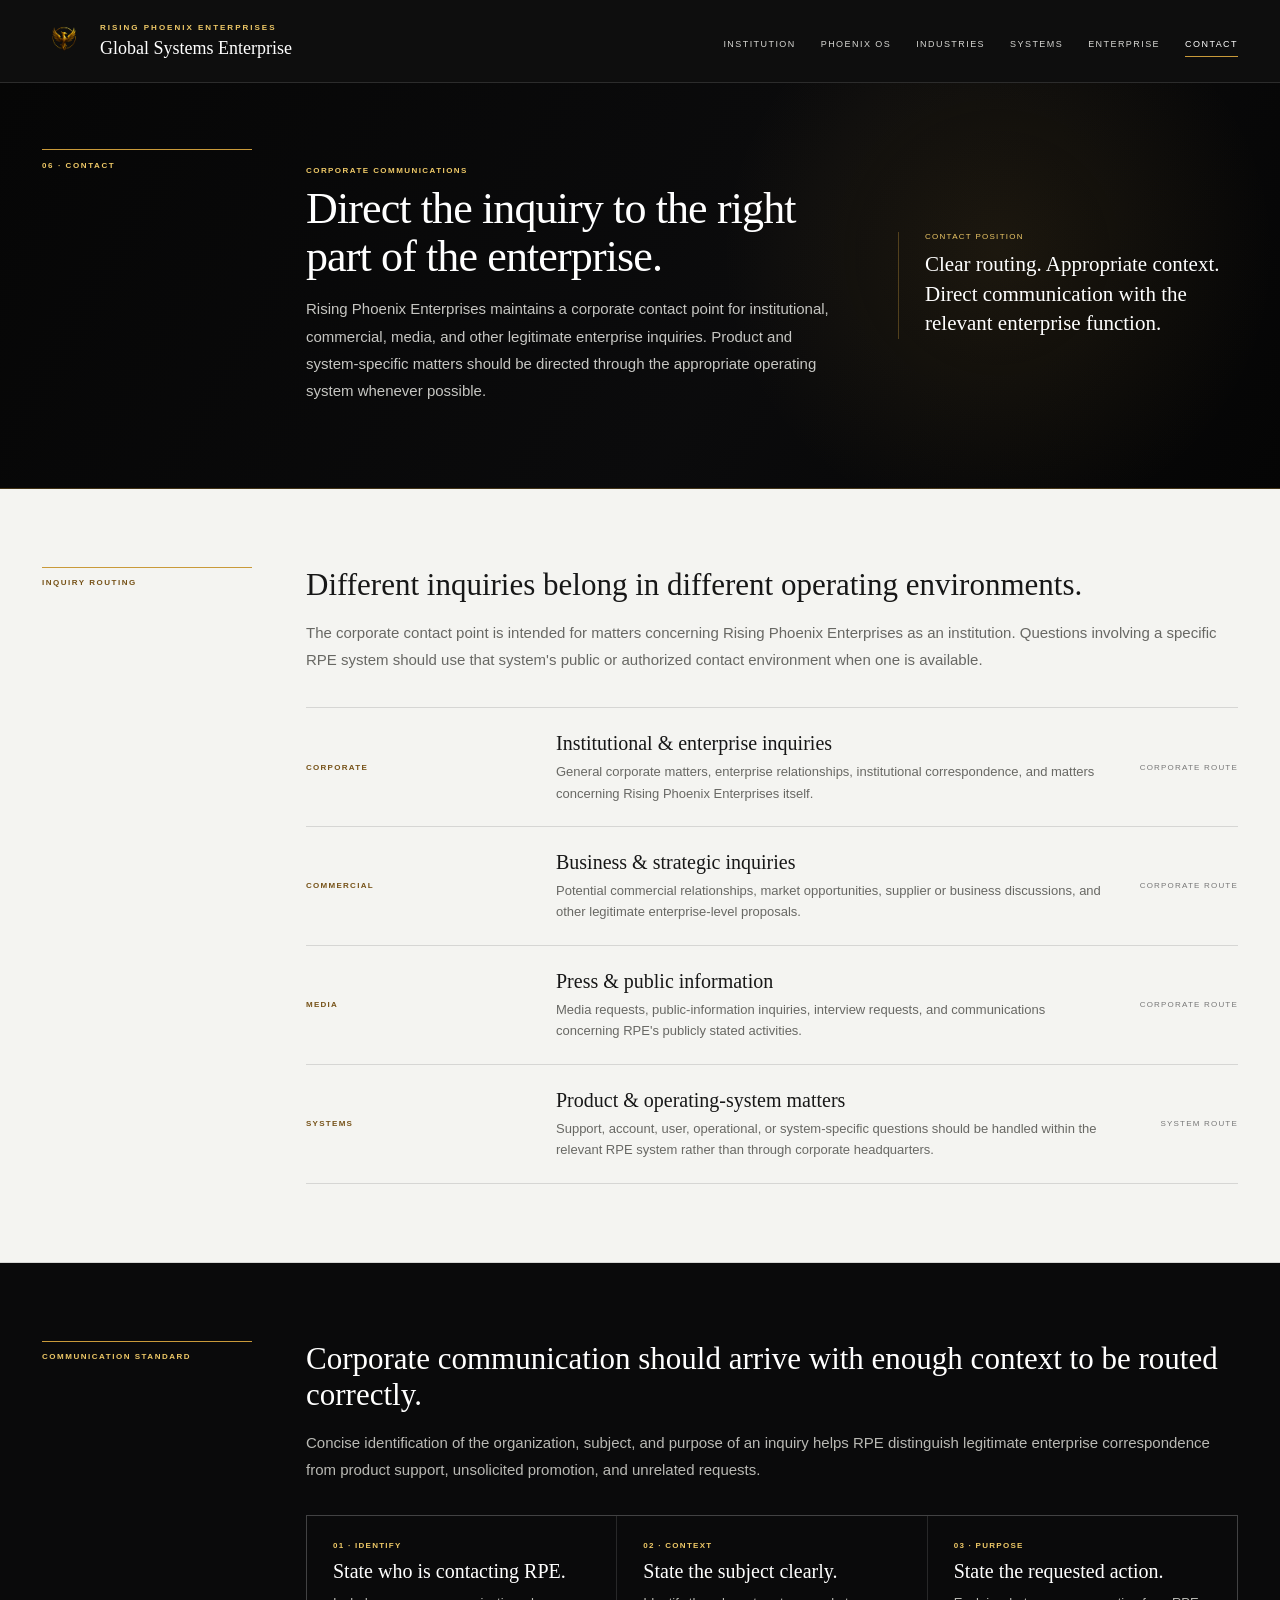
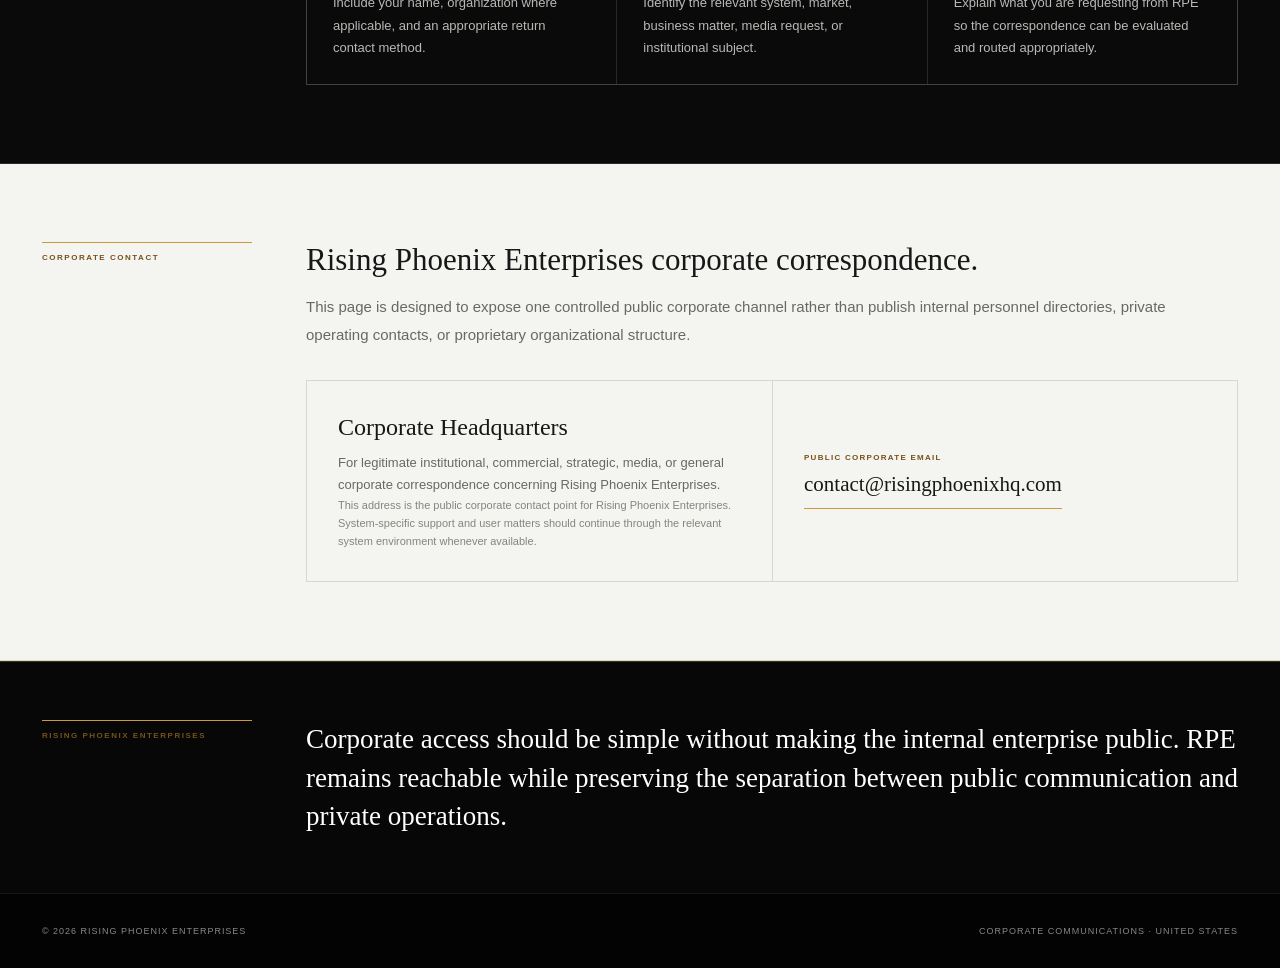
==== contact.html @ 12d3457e "Add contact.html with corporate inquiry details This file contains the complete HTML structure for t" ====
<!DOCTYPE html>
<html lang="en">
<head>
<meta charset="UTF-8">
<meta name="viewport" content="width=device-width, initial-scale=1.0">
<title>Rising Phoenix Enterprises | Contact</title>
<meta name="description" content="Corporate contact and inquiry routing for Rising Phoenix Enterprises.">
<meta name="theme-color" content="#050505">
<style>
:root{
--black:#050505;--black2:#0a0a0b;--paper:#f4f4f1;--ink:#171717;
--muted:#686864;--gold:#c99a3a;--goldHi:#efc967;--goldDeep:#765218;
--lineD:rgba(255,255,255,.12);--lineL:rgba(0,0,0,.12);--max:1360px;
--ease:cubic-bezier(.22,.61,.36,1)
}
*{box-sizing:border-box}html{scroll-behavior:smooth}
body{margin:0;background:var(--paper);color:var(--ink);font-family:Inter,"Helvetica Neue",Arial,sans-serif;-webkit-font-smoothing:antialiased}
a{color:inherit;text-decoration:none}.shell{width:min(var(--max),calc(100% - 84px));margin:auto}
.site-header{position:sticky;top:0;z-index:80;background:rgba(5,5,5,.96);backdrop-filter:blur(18px);color:#fff;border-bottom:1px solid var(--lineD)}
.header-inner{min-height:82px;display:flex;align-items:center;justify-content:space-between;gap:32px}
.brand{display:flex;align-items:center;gap:14px;min-width:290px}.brand img{width:44px;height:44px;object-fit:contain}
.brand-top{font-size:8px;letter-spacing:.25em;text-transform:uppercase;color:var(--goldHi);font-weight:700;margin-bottom:6px}
.brand-main{font-family:Georgia,"Times New Roman",serif;font-size:18px}
.nav{display:flex;gap:25px;align-items:center;font-size:9px;letter-spacing:.16em;text-transform:uppercase;color:#d7d7d3}
.nav a{position:relative;padding:32px 0 27px}.nav a:after{content:"";position:absolute;left:0;right:100%;bottom:19px;height:1px;background:var(--gold);transition:right .25s var(--ease)}
.nav a:hover,.nav a.active{color:#fff}.nav a:hover:after,.nav a.active:after{right:0}
.hero{background:radial-gradient(circle at 78% 42%,rgba(201,154,58,.10),transparent 27%),linear-gradient(120deg,#060606,#0b0b0c 58%,#050505);color:#fff;border-bottom:1px solid rgba(201,154,58,.3)}
.hero-grid{min-height:405px;display:grid;grid-template-columns:210px 1fr 340px;gap:54px;align-items:center;padding:54px 0}
.page-index{align-self:start;margin-top:12px;border-top:1px solid var(--gold);padding-top:11px;color:var(--goldHi);font-size:8px;letter-spacing:.2em;text-transform:uppercase;font-weight:700}
.eyebrow{display:block;margin-bottom:10px;color:var(--goldHi);font-size:8px;letter-spacing:.18em;text-transform:uppercase;font-weight:700}
.hero h1{margin:0 0 15px;font:400 44px/1.08 Georgia,"Times New Roman",serif;letter-spacing:-.02em}
.hero p{margin:0;max-width:760px;color:#c6c6c2;font-size:15px;line-height:1.82}
.hero-side{border-left:1px solid rgba(201,154,58,.34);padding-left:26px}.hero-side small{display:block;margin-bottom:9px;color:var(--goldHi);font-size:8px;letter-spacing:.16em;text-transform:uppercase}
.hero-side strong{display:block;font:400 21px/1.4 Georgia,"Times New Roman",serif}
.section{padding:78px 0;border-bottom:1px solid var(--lineL)}.section.dark{background:var(--black2);color:#fff;border-color:var(--lineD)}
.section-grid{display:grid;grid-template-columns:210px 1fr;gap:54px}
.label{border-top:1px solid var(--gold);padding-top:10px;font-size:8px;letter-spacing:.19em;text-transform:uppercase;color:var(--goldDeep);font-weight:700}.dark .label{color:var(--goldHi)}
.section h2{margin:0 0 15px;font:400 31px/1.18 Georgia,"Times New Roman",serif}.section p{margin:0;max-width:920px;color:var(--muted);font-size:15px;line-height:1.82}.dark p{color:#b9b9b4}
.routes{margin-top:34px;border-top:1px solid var(--lineL)}
.route{display:grid;grid-template-columns:220px 1fr auto;gap:30px;align-items:center;padding:22px 0;border-bottom:1px solid var(--lineL)}
.route small{color:var(--goldDeep);font-size:8px;letter-spacing:.16em;text-transform:uppercase;font-weight:700}
.route h3{margin:0 0 5px;font:400 20px/1.3 Georgia,"Times New Roman",serif}.route p{font-size:13px;line-height:1.65}
.route .status{font-size:8px;letter-spacing:.15em;text-transform:uppercase;color:#777;white-space:nowrap}
.protocol{margin-top:32px;display:grid;grid-template-columns:repeat(3,1fr);gap:1px;background:var(--lineD);border:1px solid var(--lineD)}
.protocol article{background:var(--black2);padding:25px 26px}.protocol small{display:block;color:var(--goldHi);font-size:8px;letter-spacing:.16em;text-transform:uppercase;font-weight:700;margin-bottom:8px}
.protocol h3{margin:0 0 8px;font:400 20px/1.3 Georgia,"Times New Roman",serif}.protocol p{font-size:13px;line-height:1.7}
.contact-panel{margin-top:32px;border:1px solid var(--lineL);display:grid;grid-template-columns:1fr 1fr}
.contact-copy{padding:31px}.contact-copy h3{margin:0 0 10px;font:400 24px/1.25 Georgia,"Times New Roman",serif}.contact-copy p{font-size:13px;line-height:1.7}
.contact-action{padding:31px;border-left:1px solid var(--lineL);display:flex;flex-direction:column;justify-content:center}
.contact-action small{display:block;margin-bottom:8px;color:var(--goldDeep);font-size:8px;letter-spacing:.16em;text-transform:uppercase;font-weight:700}
.contact-action a{font:400 21px/1.4 Georgia,"Times New Roman",serif;border-bottom:1px solid var(--gold);padding-bottom:8px;width:max-content;max-width:100%;word-break:break-word}
.notice{margin-top:16px;color:#85857f!important;font-size:11px!important;line-height:1.65!important}
.closing{background:#070707;color:#fff;border-top:1px solid rgba(201,154,58,.3);padding:58px 0}.closing-grid{display:grid;grid-template-columns:210px 1fr;gap:54px}
.closing h2{margin:0;max-width:940px;font:400 27px/1.42 Georgia,"Times New Roman",serif}
.footer{background:#030303;color:#888883;border-top:1px solid rgba(255,255,255,.08);padding:32px 0;font-size:9px;letter-spacing:.11em;text-transform:uppercase}.footer .shell{display:flex;justify-content:space-between;gap:20px;flex-wrap:wrap}
.reveal{opacity:0;transform:translateY(14px);transition:.65s var(--ease)}.reveal.on{opacity:1;transform:none}
@media(max-width:1000px){.nav{display:none}.hero-grid,.section-grid,.closing-grid{grid-template-columns:1fr}.hero-side{border-left:0;border-top:1px solid rgba(201,154,58,.3);padding:20px 0 0}.protocol{grid-template-columns:1fr}.route{grid-template-columns:1fr;gap:7px}.contact-panel{grid-template-columns:1fr}.contact-action{border-left:0;border-top:1px solid var(--lineL)}}
@media(max-width:720px){.shell{width:calc(100% - 34px)}.header-inner{min-height:76px}.brand img{width:40px;height:40px}.brand-main{font-size:16px}.hero-grid{min-height:auto;padding:44px 0}.hero h1{font-size:35px}.section{padding:58px 0}.section h2{font-size:27px}}
</style>
</head>
<body>
<header class="site-header">
<div class="shell header-inner">
  <a class="brand" href="index.html">
   <img src="phoenix-os-logo.png" alt="Rising Phoenix Enterprises">
   <div><div class="brand-top">Rising Phoenix Enterprises</div><div class="brand-main">Global Systems Enterprise</div></div>
  </a>
  <nav class="nav" aria-label="Corporate Navigation">
   <a href="institution.html">Institution</a><a href="phoenix-os.html">Phoenix OS</a><a href="industries.html">Industries</a><a href="systems.html">Systems</a><a href="enterprise.html">Enterprise</a><a href="contact.html" class="active">Contact</a>
  </nav>
</div>
</header>

<main>
<section class="hero">
<div class="shell hero-grid reveal">
  <div class="page-index">06 · Contact</div>
  <div>
   <span class="eyebrow">Corporate Communications</span>
   <h1>Direct the inquiry to the right part of the enterprise.</h1>
   <p>Rising Phoenix Enterprises maintains a corporate contact point for institutional, commercial, media, and other legitimate enterprise inquiries. Product and system-specific matters should be directed through the appropriate operating system whenever possible.</p>
  </div>
  <aside class="hero-side">
   <small>Contact Position</small>
   <strong>Clear routing. Appropriate context. Direct communication with the relevant enterprise function.</strong>
  </aside>
</div>
</section>

<section class="section">
<div class="shell section-grid reveal">
  <div class="label">Inquiry Routing</div>
  <div>
   <h2>Different inquiries belong in different operating environments.</h2>
   <p>The corporate contact point is intended for matters concerning Rising Phoenix Enterprises as an institution. Questions involving a specific RPE system should use that system's public or authorized contact environment when one is available.</p>

   <div class="routes">
    <div class="route"><small>Corporate</small><div><h3>Institutional & enterprise inquiries</h3><p>General corporate matters, enterprise relationships, institutional correspondence, and matters concerning Rising Phoenix Enterprises itself.</p></div><span class="status">Corporate Route</span></div>
    <div class="route"><small>Commercial</small><div><h3>Business & strategic inquiries</h3><p>Potential commercial relationships, market opportunities, supplier or business discussions, and other legitimate enterprise-level proposals.</p></div><span class="status">Corporate Route</span></div>
    <div class="route"><small>Media</small><div><h3>Press & public information</h3><p>Media requests, public-information inquiries, interview requests, and communications concerning RPE's publicly stated activities.</p></div><span class="status">Corporate Route</span></div>
    <div class="route"><small>Systems</small><div><h3>Product & operating-system matters</h3><p>Support, account, user, operational, or system-specific questions should be handled within the relevant RPE system rather than through corporate headquarters.</p></div><span class="status">System Route</span></div>
   </div>
  </div>
</div>
</section>

<section class="section dark">
<div class="shell section-grid reveal">
  <div class="label">Communication Standard</div>
  <div>
   <h2>Corporate communication should arrive with enough context to be routed correctly.</h2>
   <p>Concise identification of the organization, subject, and purpose of an inquiry helps RPE distinguish legitimate enterprise correspondence from product support, unsolicited promotion, and unrelated requests.</p>
   <div class="protocol">
    <article><small>01 · Identify</small><h3>State who is contacting RPE.</h3><p>Include your name, organization where applicable, and an appropriate return contact method.</p></article>
    <article><small>02 · Context</small><h3>State the subject clearly.</h3><p>Identify the relevant system, market, business matter, media request, or institutional subject.</p></article>
    <article><small>03 · Purpose</small><h3>State the requested action.</h3><p>Explain what you are requesting from RPE so the correspondence can be evaluated and routed appropriately.</p></article>
   </div>
  </div>
</div>
</section>

<section class="section">
<div class="shell section-grid reveal">
  <div class="label">Corporate Contact</div>
  <div>
   <h2>Rising Phoenix Enterprises corporate correspondence.</h2>
   <p>This page is designed to expose one controlled public corporate channel rather than publish internal personnel directories, private operating contacts, or proprietary organizational structure.</p>
   <div class="contact-panel">
    <div class="contact-copy">
     <h3>Corporate Headquarters</h3>
     <p>For legitimate institutional, commercial, strategic, media, or general corporate correspondence concerning Rising Phoenix Enterprises.</p>
     <p class="notice">This address is the public corporate contact point for Rising Phoenix Enterprises. System-specific support and user matters should continue through the relevant system environment whenever available.</p>
    </div>
    <div class="contact-action">
     <small>Public Corporate Email</small>
     <a href="mailto:contact@risingphoenixhq.com">contact@risingphoenixhq.com</a>
    </div>
   </div>
  </div>
</div>
</section>

<section class="closing">
<div class="shell closing-grid reveal">
  <div class="label">Rising Phoenix Enterprises</div>
  <h2>Corporate access should be simple without making the internal enterprise public. RPE remains reachable while preserving the separation between public communication and private operations.</h2>
</div>
</section>
</main>

<footer class="footer">
<div class="shell"><span>© 2026 Rising Phoenix Enterprises</span><span>Corporate Communications · United States</span></div>
</footer>

<script>
const els=document.querySelectorAll(".reveal");
const io=new IntersectionObserver(es=>es.forEach(e=>{if(e.isIntersecting){e.target.classList.add("on");io.unobserve(e.target)}}),{threshold:.12});
els.forEach(e=>io.observe(e));
</script>
</body>
</html>
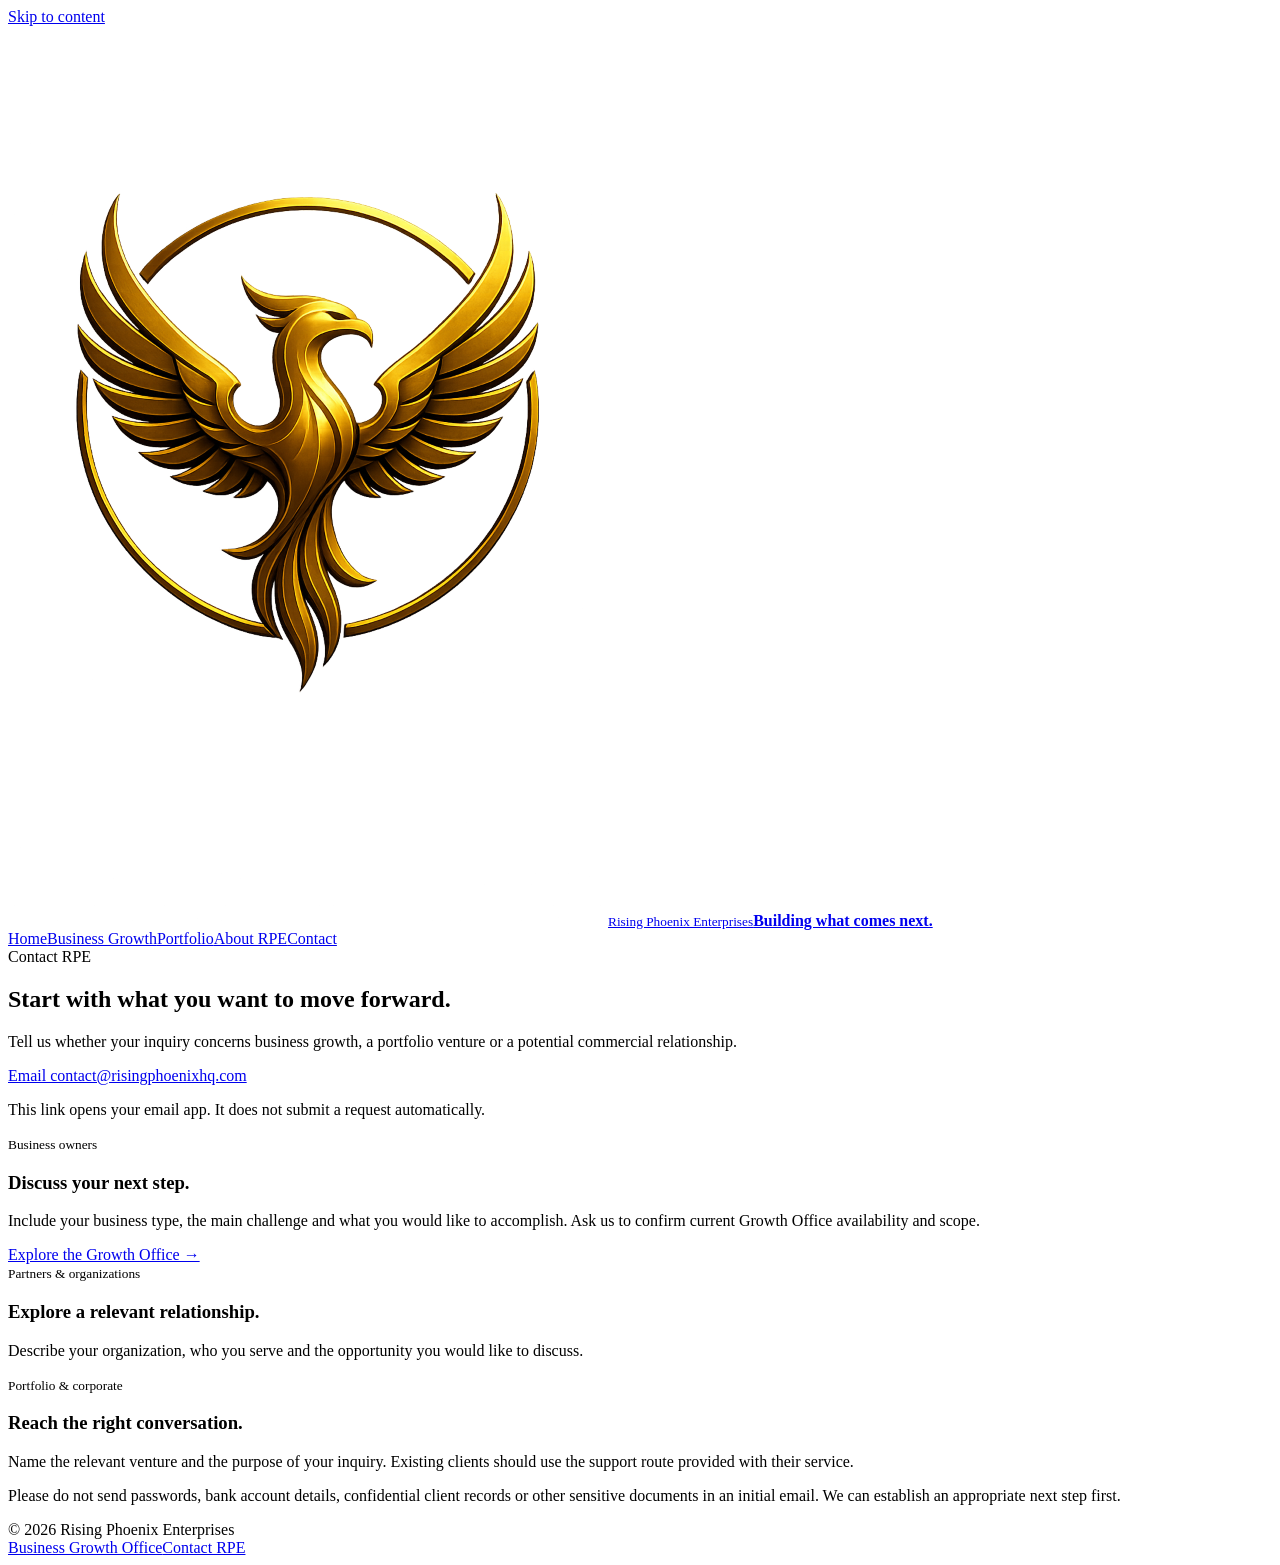
==== commit 75767b58: "Align contact.html with RPE enterprise and Growth Office positioning" ====
--- a/contact.html
+++ b/contact.html
@@ -1,161 +1 @@
-<!DOCTYPE html>
-<html lang="en">
-<head>
-<meta charset="UTF-8">
-<meta name="viewport" content="width=device-width, initial-scale=1.0">
-<title>Rising Phoenix Enterprises | Contact</title>
-<meta name="description" content="Corporate contact and inquiry routing for Rising Phoenix Enterprises.">
-<meta name="theme-color" content="#050505">
-<style>
-:root{
---black:#050505;--black2:#0a0a0b;--paper:#f4f4f1;--ink:#171717;
---muted:#686864;--gold:#c99a3a;--goldHi:#efc967;--goldDeep:#765218;
---lineD:rgba(255,255,255,.12);--lineL:rgba(0,0,0,.12);--max:1360px;
---ease:cubic-bezier(.22,.61,.36,1)
-}
-*{box-sizing:border-box}html{scroll-behavior:smooth}
-body{margin:0;background:var(--paper);color:var(--ink);font-family:Inter,"Helvetica Neue",Arial,sans-serif;-webkit-font-smoothing:antialiased}
-a{color:inherit;text-decoration:none}.shell{width:min(var(--max),calc(100% - 84px));margin:auto}
-.site-header{position:sticky;top:0;z-index:80;background:rgba(5,5,5,.96);backdrop-filter:blur(18px);color:#fff;border-bottom:1px solid var(--lineD)}
-.header-inner{min-height:82px;display:flex;align-items:center;justify-content:space-between;gap:32px}
-.brand{display:flex;align-items:center;gap:14px;min-width:290px}.brand img{width:44px;height:44px;object-fit:contain}
-.brand-top{font-size:8px;letter-spacing:.25em;text-transform:uppercase;color:var(--goldHi);font-weight:700;margin-bottom:6px}
-.brand-main{font-family:Georgia,"Times New Roman",serif;font-size:18px}
-.nav{display:flex;gap:25px;align-items:center;font-size:9px;letter-spacing:.16em;text-transform:uppercase;color:#d7d7d3}
-.nav a{position:relative;padding:32px 0 27px}.nav a:after{content:"";position:absolute;left:0;right:100%;bottom:19px;height:1px;background:var(--gold);transition:right .25s var(--ease)}
-.nav a:hover,.nav a.active{color:#fff}.nav a:hover:after,.nav a.active:after{right:0}
-.hero{background:radial-gradient(circle at 78% 42%,rgba(201,154,58,.10),transparent 27%),linear-gradient(120deg,#060606,#0b0b0c 58%,#050505);color:#fff;border-bottom:1px solid rgba(201,154,58,.3)}
-.hero-grid{min-height:405px;display:grid;grid-template-columns:210px 1fr 340px;gap:54px;align-items:center;padding:54px 0}
-.page-index{align-self:start;margin-top:12px;border-top:1px solid var(--gold);padding-top:11px;color:var(--goldHi);font-size:8px;letter-spacing:.2em;text-transform:uppercase;font-weight:700}
-.eyebrow{display:block;margin-bottom:10px;color:var(--goldHi);font-size:8px;letter-spacing:.18em;text-transform:uppercase;font-weight:700}
-.hero h1{margin:0 0 15px;font:400 44px/1.08 Georgia,"Times New Roman",serif;letter-spacing:-.02em}
-.hero p{margin:0;max-width:760px;color:#c6c6c2;font-size:15px;line-height:1.82}
-.hero-side{border-left:1px solid rgba(201,154,58,.34);padding-left:26px}.hero-side small{display:block;margin-bottom:9px;color:var(--goldHi);font-size:8px;letter-spacing:.16em;text-transform:uppercase}
-.hero-side strong{display:block;font:400 21px/1.4 Georgia,"Times New Roman",serif}
-.section{padding:78px 0;border-bottom:1px solid var(--lineL)}.section.dark{background:var(--black2);color:#fff;border-color:var(--lineD)}
-.section-grid{display:grid;grid-template-columns:210px 1fr;gap:54px}
-.label{border-top:1px solid var(--gold);padding-top:10px;font-size:8px;letter-spacing:.19em;text-transform:uppercase;color:var(--goldDeep);font-weight:700}.dark .label{color:var(--goldHi)}
-.section h2{margin:0 0 15px;font:400 31px/1.18 Georgia,"Times New Roman",serif}.section p{margin:0;max-width:920px;color:var(--muted);font-size:15px;line-height:1.82}.dark p{color:#b9b9b4}
-.routes{margin-top:34px;border-top:1px solid var(--lineL)}
-.route{display:grid;grid-template-columns:220px 1fr auto;gap:30px;align-items:center;padding:22px 0;border-bottom:1px solid var(--lineL)}
-.route small{color:var(--goldDeep);font-size:8px;letter-spacing:.16em;text-transform:uppercase;font-weight:700}
-.route h3{margin:0 0 5px;font:400 20px/1.3 Georgia,"Times New Roman",serif}.route p{font-size:13px;line-height:1.65}
-.route .status{font-size:8px;letter-spacing:.15em;text-transform:uppercase;color:#777;white-space:nowrap}
-.protocol{margin-top:32px;display:grid;grid-template-columns:repeat(3,1fr);gap:1px;background:var(--lineD);border:1px solid var(--lineD)}
-.protocol article{background:var(--black2);padding:25px 26px}.protocol small{display:block;color:var(--goldHi);font-size:8px;letter-spacing:.16em;text-transform:uppercase;font-weight:700;margin-bottom:8px}
-.protocol h3{margin:0 0 8px;font:400 20px/1.3 Georgia,"Times New Roman",serif}.protocol p{font-size:13px;line-height:1.7}
-.contact-panel{margin-top:32px;border:1px solid var(--lineL);display:grid;grid-template-columns:1fr 1fr}
-.contact-copy{padding:31px}.contact-copy h3{margin:0 0 10px;font:400 24px/1.25 Georgia,"Times New Roman",serif}.contact-copy p{font-size:13px;line-height:1.7}
-.contact-action{padding:31px;border-left:1px solid var(--lineL);display:flex;flex-direction:column;justify-content:center}
-.contact-action small{display:block;margin-bottom:8px;color:var(--goldDeep);font-size:8px;letter-spacing:.16em;text-transform:uppercase;font-weight:700}
-.contact-action a{font:400 21px/1.4 Georgia,"Times New Roman",serif;border-bottom:1px solid var(--gold);padding-bottom:8px;width:max-content;max-width:100%;word-break:break-word}
-.notice{margin-top:16px;color:#85857f!important;font-size:11px!important;line-height:1.65!important}
-.closing{background:#070707;color:#fff;border-top:1px solid rgba(201,154,58,.3);padding:58px 0}.closing-grid{display:grid;grid-template-columns:210px 1fr;gap:54px}
-.closing h2{margin:0;max-width:940px;font:400 27px/1.42 Georgia,"Times New Roman",serif}
-.footer{background:#030303;color:#888883;border-top:1px solid rgba(255,255,255,.08);padding:32px 0;font-size:9px;letter-spacing:.11em;text-transform:uppercase}.footer .shell{display:flex;justify-content:space-between;gap:20px;flex-wrap:wrap}
-.reveal{opacity:0;transform:translateY(14px);transition:.65s var(--ease)}.reveal.on{opacity:1;transform:none}
-@media(max-width:1000px){.nav{display:none}.hero-grid,.section-grid,.closing-grid{grid-template-columns:1fr}.hero-side{border-left:0;border-top:1px solid rgba(201,154,58,.3);padding:20px 0 0}.protocol{grid-template-columns:1fr}.route{grid-template-columns:1fr;gap:7px}.contact-panel{grid-template-columns:1fr}.contact-action{border-left:0;border-top:1px solid var(--lineL)}}
-@media(max-width:720px){.shell{width:calc(100% - 34px)}.header-inner{min-height:76px}.brand img{width:40px;height:40px}.brand-main{font-size:16px}.hero-grid{min-height:auto;padding:44px 0}.hero h1{font-size:35px}.section{padding:58px 0}.section h2{font-size:27px}}
-</style>
-</head>
-<body>
-<header class="site-header">
-<div class="shell header-inner">
-  <a class="brand" href="index.html">
-   <img src="phoenix-os-logo.png" alt="Rising Phoenix Enterprises">
-   <div><div class="brand-top">Rising Phoenix Enterprises</div><div class="brand-main">Global Systems Enterprise</div></div>
-  </a>
-  <nav class="nav" aria-label="Corporate Navigation">
-   <a href="institution.html">Institution</a><a href="phoenix-os.html">Phoenix OS</a><a href="industries.html">Industries</a><a href="systems.html">Systems</a><a href="enterprise.html">Enterprise</a><a href="contact.html" class="active">Contact</a>
-  </nav>
-</div>
-</header>
-
-<main>
-<section class="hero">
-<div class="shell hero-grid reveal">
-  <div class="page-index">06 · Contact</div>
-  <div>
-   <span class="eyebrow">Corporate Communications</span>
-   <h1>Direct the inquiry to the right part of the enterprise.</h1>
-   <p>Rising Phoenix Enterprises maintains a corporate contact point for institutional, commercial, media, and other legitimate enterprise inquiries. Product and system-specific matters should be directed through the appropriate operating system whenever possible.</p>
-  </div>
-  <aside class="hero-side">
-   <small>Contact Position</small>
-   <strong>Clear routing. Appropriate context. Direct communication with the relevant enterprise function.</strong>
-  </aside>
-</div>
-</section>
-
-<section class="section">
-<div class="shell section-grid reveal">
-  <div class="label">Inquiry Routing</div>
-  <div>
-   <h2>Different inquiries belong in different operating environments.</h2>
-   <p>The corporate contact point is intended for matters concerning Rising Phoenix Enterprises as an institution. Questions involving a specific RPE system should use that system's public or authorized contact environment when one is available.</p>
-
-   <div class="routes">
-    <div class="route"><small>Corporate</small><div><h3>Institutional & enterprise inquiries</h3><p>General corporate matters, enterprise relationships, institutional correspondence, and matters concerning Rising Phoenix Enterprises itself.</p></div><span class="status">Corporate Route</span></div>
-    <div class="route"><small>Commercial</small><div><h3>Business & strategic inquiries</h3><p>Potential commercial relationships, market opportunities, supplier or business discussions, and other legitimate enterprise-level proposals.</p></div><span class="status">Corporate Route</span></div>
-    <div class="route"><small>Media</small><div><h3>Press & public information</h3><p>Media requests, public-information inquiries, interview requests, and communications concerning RPE's publicly stated activities.</p></div><span class="status">Corporate Route</span></div>
-    <div class="route"><small>Systems</small><div><h3>Product & operating-system matters</h3><p>Support, account, user, operational, or system-specific questions should be handled within the relevant RPE system rather than through corporate headquarters.</p></div><span class="status">System Route</span></div>
-   </div>
-  </div>
-</div>
-</section>
-
-<section class="section dark">
-<div class="shell section-grid reveal">
-  <div class="label">Communication Standard</div>
-  <div>
-   <h2>Corporate communication should arrive with enough context to be routed correctly.</h2>
-   <p>Concise identification of the organization, subject, and purpose of an inquiry helps RPE distinguish legitimate enterprise correspondence from product support, unsolicited promotion, and unrelated requests.</p>
-   <div class="protocol">
-    <article><small>01 · Identify</small><h3>State who is contacting RPE.</h3><p>Include your name, organization where applicable, and an appropriate return contact method.</p></article>
-    <article><small>02 · Context</small><h3>State the subject clearly.</h3><p>Identify the relevant system, market, business matter, media request, or institutional subject.</p></article>
-    <article><small>03 · Purpose</small><h3>State the requested action.</h3><p>Explain what you are requesting from RPE so the correspondence can be evaluated and routed appropriately.</p></article>
-   </div>
-  </div>
-</div>
-</section>
-
-<section class="section">
-<div class="shell section-grid reveal">
-  <div class="label">Corporate Contact</div>
-  <div>
-   <h2>Rising Phoenix Enterprises corporate correspondence.</h2>
-   <p>This page is designed to expose one controlled public corporate channel rather than publish internal personnel directories, private operating contacts, or proprietary organizational structure.</p>
-   <div class="contact-panel">
-    <div class="contact-copy">
-     <h3>Corporate Headquarters</h3>
-     <p>For legitimate institutional, commercial, strategic, media, or general corporate correspondence concerning Rising Phoenix Enterprises.</p>
-     <p class="notice">This address is the public corporate contact point for Rising Phoenix Enterprises. System-specific support and user matters should continue through the relevant system environment whenever available.</p>
-    </div>
-    <div class="contact-action">
-     <small>Public Corporate Email</small>
-     <a href="mailto:contact@risingphoenixhq.com">contact@risingphoenixhq.com</a>
-    </div>
-   </div>
-  </div>
-</div>
-</section>
-
-<section class="closing">
-<div class="shell closing-grid reveal">
-  <div class="label">Rising Phoenix Enterprises</div>
-  <h2>Corporate access should be simple without making the internal enterprise public. RPE remains reachable while preserving the separation between public communication and private operations.</h2>
-</div>
-</section>
-</main>
-
-<footer class="footer">
-<div class="shell"><span>© 2026 Rising Phoenix Enterprises</span><span>Corporate Communications · United States</span></div>
-</footer>
-
-<script>
-const els=document.querySelectorAll(".reveal");
-const io=new IntersectionObserver(es=>es.forEach(e=>{if(e.isIntersecting){e.target.classList.add("on");io.unobserve(e.target)}}),{threshold:.12});
-els.forEach(e=>io.observe(e));
-</script>
-</body>
-</html> 
+<!doctype html><html lang="en"><head><meta charset="utf-8"><meta name="viewport" content="width=device-width,initial-scale=1"><title>Contact RPE | Rising Phoenix Enterprises</title><meta name="description" content="Contact Rising Phoenix Enterprises about business growth, portfolio ventures and commercial relationships."><meta name="theme-color" content="#080909"><link rel="canonical" href="https://www.risingphoenixhq.com/contact.html"><link rel="stylesheet" href="css/growth-office.css"></head><body><a class="skip" href="#main">Skip to content</a><header><div class="wrap head"><a class="brand" href="index.html"><img src="phoenix-os-logo.png" alt=""><span><small>Rising Phoenix Enterprises</small><strong>Building what comes next.</strong></span></a><nav class="nav" aria-label="Main navigation"><a href="index.html">Home</a><a href="growth-office.html">Business Growth</a><a href="systems.html">Portfolio</a><a href="institution.html">About RPE</a><a href="contact.html" aria-current="page">Contact</a></nav></div></header><main id="main"><section class="hero"><div class="wrap"><span class="eyebrow">Contact RPE</span><h1>Start with what you want to move forward.</h1><p class="lead">Tell us whether your inquiry concerns business growth, a portfolio venture or a potential commercial relationship.</p><div class="actions"><a class="button gold" href="mailto:contact@risingphoenixhq.com">Email contact@risingphoenixhq.com</a></div><p class="note">This link opens your email app. It does not submit a request automatically.</p></div></section><section class="section paper"><div class="wrap grid"><article class="card"><small>Business owners</small><h3>Discuss your next step.</h3><p>Include your business type, the main challenge and what you would like to accomplish. Ask us to confirm current Growth Office availability and scope.</p><a class="text-link" href="growth-office.html">Explore the Growth Office →</a></article><article class="card"><small>Partners &amp; organizations</small><h3>Explore a relevant relationship.</h3><p>Describe your organization, who you serve and the opportunity you would like to discuss.</p></article><article class="card"><small>Portfolio &amp; corporate</small><h3>Reach the right conversation.</h3><p>Name the relevant venture and the purpose of your inquiry. Existing clients should use the support route provided with their service.</p></article></div><div class="wrap"><p class="note">Please do not send passwords, bank account details, confidential client records or other sensitive documents in an initial email. We can establish an appropriate next step first.</p></div></section></main><footer><div class="wrap"><span>© 2026 Rising Phoenix Enterprises</span><div><a href="growth-office.html">Business Growth Office</a><a href="contact.html">Contact RPE</a></div></div></footer></body></html>
